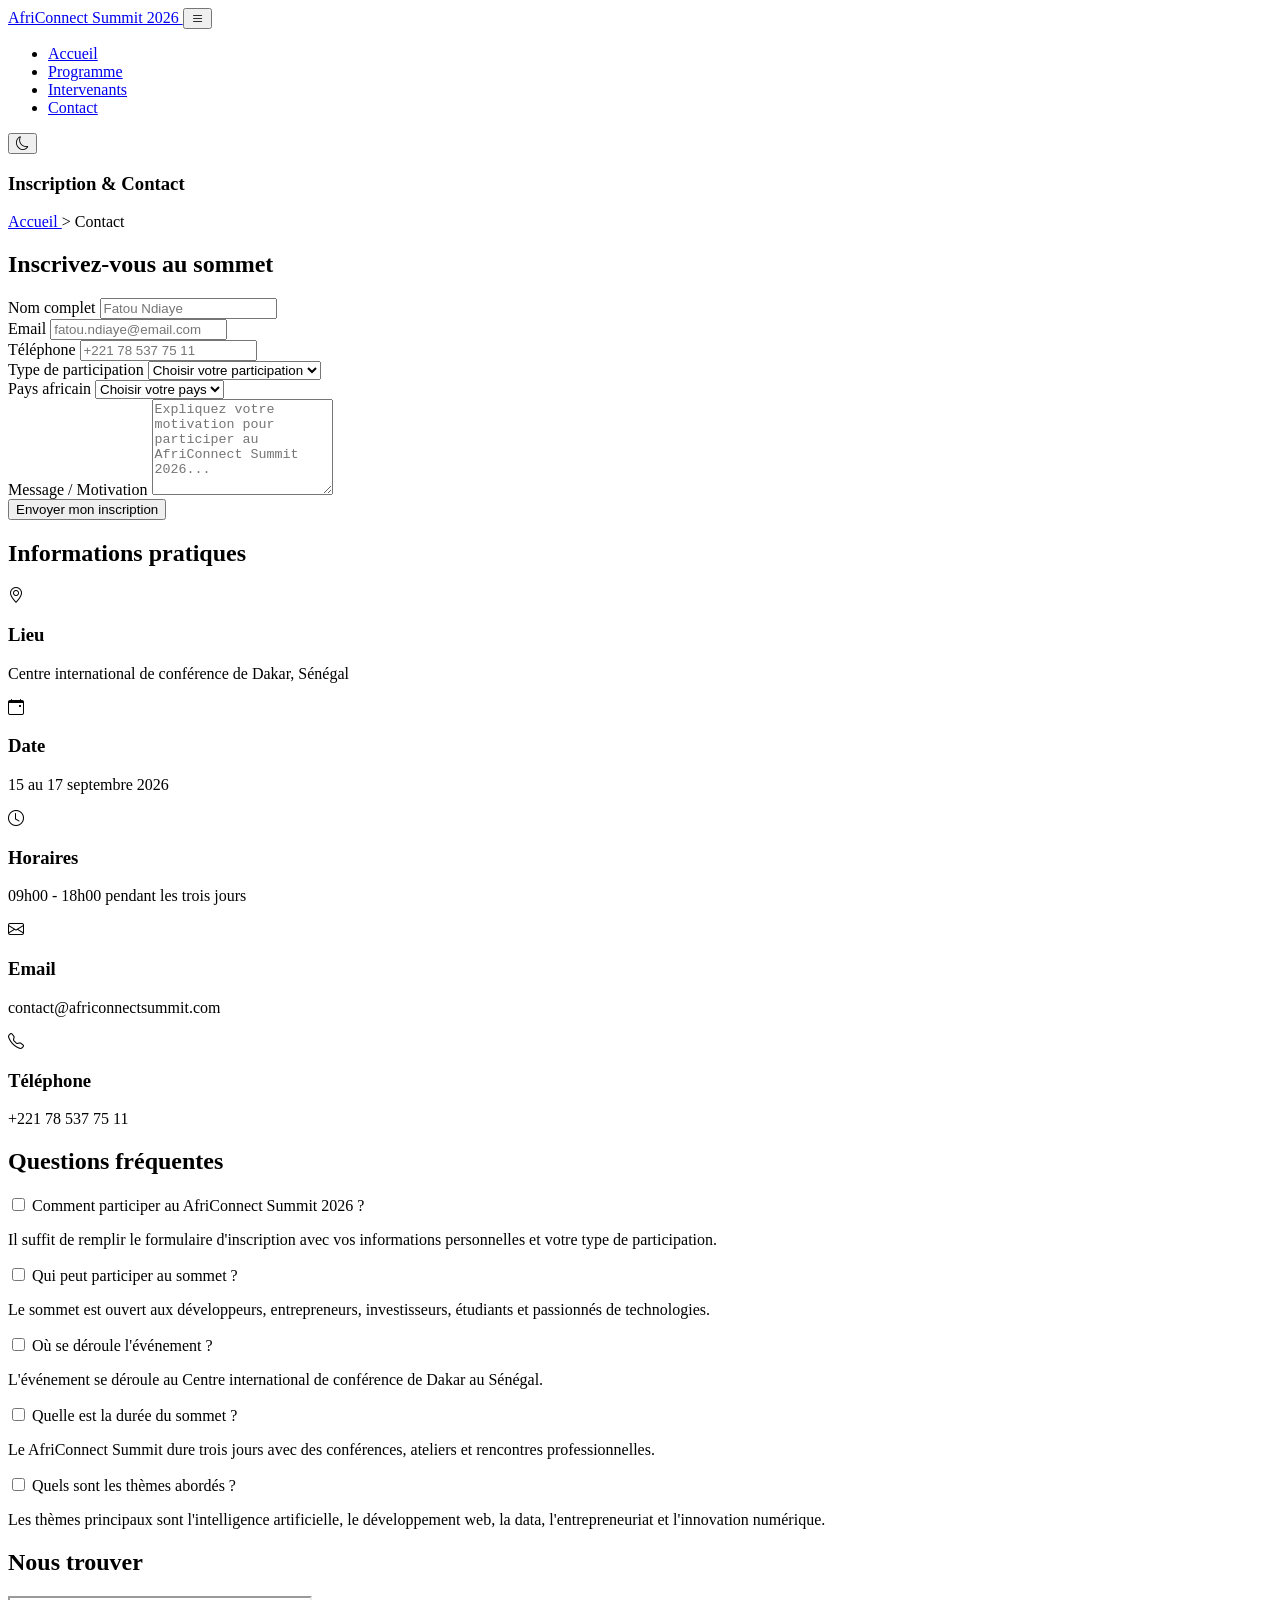
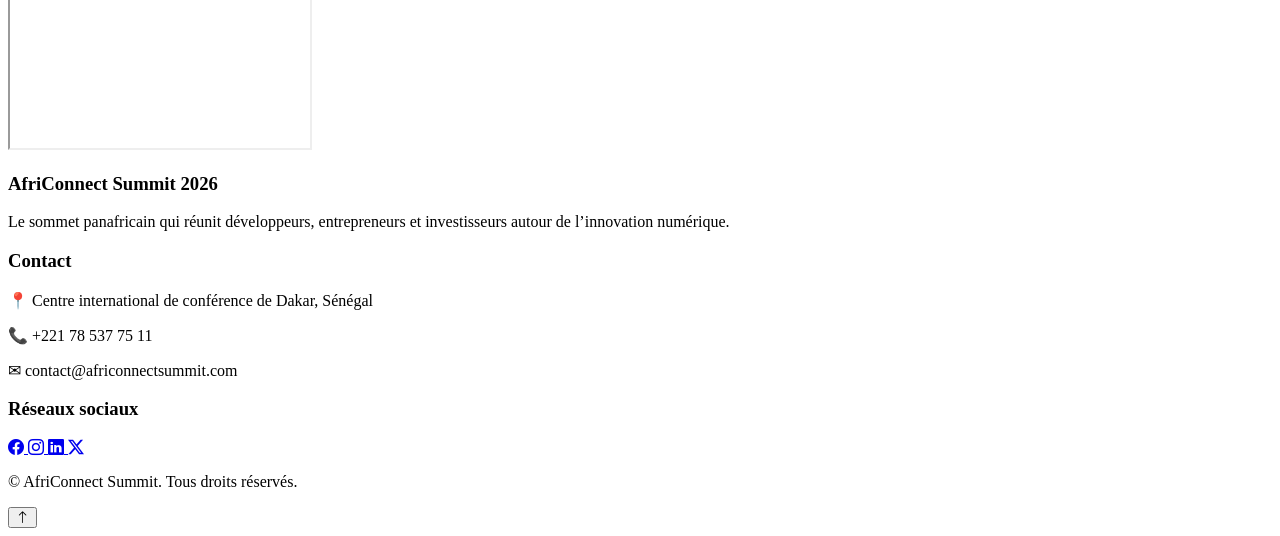
==== contact.html @ b0c24b94 "Commit 2 : Création de la structure HTML des différentes pages" ====
<!DOCTYPE html>
<html lang="fr">
<head>
<meta charset="UTF-8">
<meta name="viewport" content="width=device-width, initial-scale=1.0">

<title>AfriConnect Summit 2026 - Contact</title>

<link rel="stylesheet" href="css/style.css">

<link rel="stylesheet" href="https://cdn.jsdelivr.net/npm/bootstrap-icons@1.11.3/font/bootstrap-icons.min.css">

<link href="https://fonts.googleapis.com/css2?family=Montserrat:wght@600;700;800&family=Inter:wght@400;500;600&display=swap" rel="stylesheet">
</head>

<body>

<!-- Header principal -->
<header class="header">
<nav class="navbar">

<a href="index.html" class="logo">
AfriConnect Summit 2026
</a>

<button id="menu-toggle" class="menu-toggle" aria-label="Ouvrir le menu">
<i class="bi bi-list" aria-hidden="true"></i>
</button>

<ul id="nav-links" class="nav-links">
<li><a href="index.html">Accueil</a></li>
<li><a href="programme.html">Programme</a></li>
<li><a href="intervenants.html">Intervenants</a></li>
<li><a href="contact.html" class="active">Contact</a></li>
</ul>

<button id="theme-toggle" class="theme-toggle" aria-label="Changer le thème">
<i class="bi bi-moon" aria-hidden="true"></i>
</button>

</nav>
</header>


<main>

<!-- Hero interne Contact -->
<section class="inner-hero contact-hero reveal">

<article class="inner-hero-content">

<h1>
Inscription & Contact
</h1>

<nav class="breadcrumb" aria-label="Fil d’Ariane">

<a href="index.html">
Accueil
</a>

<span aria-hidden="true">
>
</span>

<span>
Contact
</span>

</nav>

</article>

</section>


<!-- Section formulaire et informations -->
<section class="contact-section section reveal">

<div class="contact-container">


<!-- Formulaire inscription -->
<article class="contact-form-card">

<h2>
Inscrivez-vous au sommet
</h2>

<form id="contact-form" class="contact-form">


<div class="form-group">

<label for="fullname">
Nom complet
</label>

<input 
type="text"
id="fullname"
name="fullname"
placeholder="Fatou Ndiaye"
required>

<small class="error-message"></small>

</div>


<div class="form-group">

<label for="email">
Email
</label>

<input 
type="email"
id="email"
name="email"
placeholder="fatou.ndiaye@email.com"
required>

<small class="error-message"></small>

</div>


<div class="form-group">

<label for="phone">
Téléphone
</label>

<input 
type="tel"
id="phone"
name="phone"
placeholder="+221 78 537 75 11"
required>

<small class="error-message"></small>

</div>


<div class="form-group">

<label for="participation">
Type de participation
</label>

<select id="participation" name="participation" required>

<option value="">
Choisir votre participation
</option>

<option value="participant">
Participant
</option>

<option value="entrepreneur">
Entrepreneur
</option>

<option value="investisseur">
Investisseur
</option>

<option value="developpeur">
Développeur
</option>

</select>

<small class="error-message"></small>

</div>

<!-- Pays africain -->
<div class="form-group">

<label for="country">
Pays africain
</label>

<select id="country" name="country" required>

<option value="">
Choisir votre pays
</option>

<option value="senegal">
Sénégal
</option>

<option value="maroc">
Maroc
</option>

<option value="cote-ivoire">
Côte d'Ivoire
</option>

<option value="ghana">
Ghana
</option>

<option value="mali">
Mali
</option>

<option value="burkina-faso">
Burkina Faso
</option>

<option value="nigeria">
Nigeria
</option>

<option value="cameroun">
Cameroun
</option>

<option value="tunisie">
Tunisie
</option>

<option value="kenya">
Kenya
</option>

</select>

<small class="error-message"></small>

</div>


<!-- Motivation -->
<div class="form-group">

<label for="message">
Message / Motivation
</label>

<textarea
id="message"
name="message"
rows="6"
placeholder="Expliquez votre motivation pour participer au AfriConnect Summit 2026..."
required></textarea>

<small class="error-message"></small>

</div>


<button type="submit" class="submit-button">
Envoyer mon inscription
</button>


<p id="success-message" class="success-message"></p>


</form>

</article>


<!-- Informations contact -->
<article class="contact-info-card">

<h2>
Informations pratiques
</h2>


<div class="info-item">

<i class="bi bi-geo-alt" aria-hidden="true"></i>

<section>

<h3>
Lieu
</h3>

<p>
Centre international de conférence de Dakar, Sénégal
</p>

</section>

</div>


<div class="info-item">

<i class="bi bi-calendar-event" aria-hidden="true"></i>

<section>

<h3>
Date
</h3>

<p>
15 au 17 septembre 2026
</p>

</section>

</div>


<div class="info-item">

<i class="bi bi-clock" aria-hidden="true"></i>

<section>

<h3>
Horaires
</h3>

<p>
09h00 - 18h00 pendant les trois jours
</p>

</section>

</div>


<div class="info-item">

<i class="bi bi-envelope" aria-hidden="true"></i>

<section>

<h3>
Email
</h3>

<p>
contact@africonnectsummit.com
</p>

</section>

</div>


<div class="info-item">

<i class="bi bi-telephone" aria-hidden="true"></i>

<section>

<h3>
Téléphone
</h3>

<p>
+221 78 537 75 11
</p>

</section>

</div>


</article>

</div>

</section>

<!-- FAQ accordéon CSS uniquement -->
<section class="faq-section section reveal">

<h2>
Questions fréquentes
</h2>


<div class="faq-container">


<article class="faq-item">

<input type="checkbox" id="faq1">

<label for="faq1">
Comment participer au AfriConnect Summit 2026 ?
</label>

<div class="faq-answer">

<p>
Il suffit de remplir le formulaire d'inscription avec vos informations personnelles et votre type de participation.
</p>

</div>

</article>



<article class="faq-item">

<input type="checkbox" id="faq2">

<label for="faq2">
Qui peut participer au sommet ?
</label>

<div class="faq-answer">

<p>
Le sommet est ouvert aux développeurs, entrepreneurs, investisseurs, étudiants et passionnés de technologies.
</p>

</div>

</article>



<article class="faq-item">

<input type="checkbox" id="faq3">

<label for="faq3">
Où se déroule l'événement ?
</label>

<div class="faq-answer">

<p>
L'événement se déroule au Centre international de conférence de Dakar au Sénégal.
</p>

</div>

</article>



<article class="faq-item">

<input type="checkbox" id="faq4">

<label for="faq4">
Quelle est la durée du sommet ?
</label>

<div class="faq-answer">

<p>
Le AfriConnect Summit dure trois jours avec des conférences, ateliers et rencontres professionnelles.
</p>

</div>

</article>



<article class="faq-item">

<input type="checkbox" id="faq5">

<label for="faq5">
Quels sont les thèmes abordés ?
</label>

<div class="faq-answer">

<p>
Les thèmes principaux sont l'intelligence artificielle, le développement web, la data, l'entrepreneuriat et l'innovation numérique.
</p>

</div>

</article>


</div>

</section>



<!-- Carte Google Maps -->
<section class="map-section section reveal">

<h2>
Nous trouver
</h2>


<div class="map-container">

<iframe
src="https://www.google.com/maps?q=Dakar%20Senegal&output=embed"
title="Localisation du AfriConnect Summit à Dakar"
loading="lazy"
allowfullscreen>
</iframe>

</div>


</section>

</main>


<!-- Footer -->

<footer class="footer">

<div class="footer-container">


<section class="footer-column">

<h3>
AfriConnect Summit 2026
</h3>

<p>
Le sommet panafricain qui réunit développeurs, entrepreneurs et investisseurs autour de l’innovation numérique.
</p>

</section>



<section class="footer-column">

<h3>
Contact
</h3>

<p>
📍 Centre international de conférence de Dakar, Sénégal
</p>

<p>
📞 +221 78 537 75 11
</p>

<p>
✉ contact@africonnectsummit.com
</p>

</section>



<section class="footer-column">

<h3>
Réseaux sociaux
</h3>


<div class="social-links">


<a href="https://www.facebook.com/"
target="_blank"
rel="noopener noreferrer"
aria-label="Facebook">

<i class="bi bi-facebook" aria-hidden="true"></i>

</a>


<a href="https://www.instagram.com/"
target="_blank"
rel="noopener noreferrer"
aria-label="Instagram">

<i class="bi bi-instagram" aria-hidden="true"></i>

</a>


<a href="https://www.linkedin.com/"
target="_blank"
rel="noopener noreferrer"
aria-label="LinkedIn">

<i class="bi bi-linkedin" aria-hidden="true"></i>

</a>


<a href="https://x.com/"
target="_blank"
rel="noopener noreferrer"
aria-label="X">

<i class="bi bi-twitter-x" aria-hidden="true"></i>

</a>


</div>

</section>


</div>



<p class="copyright">

© <span id="year"></span> AfriConnect Summit. Tous droits réservés.

</p>


</footer>



<!-- Bouton retour en haut -->

<button id="backToTop" aria-label="Retour en haut">

<i class="bi bi-arrow-up" aria-hidden="true"></i>

</button>



<script src="js/main.js"></script>


</body>

</html>
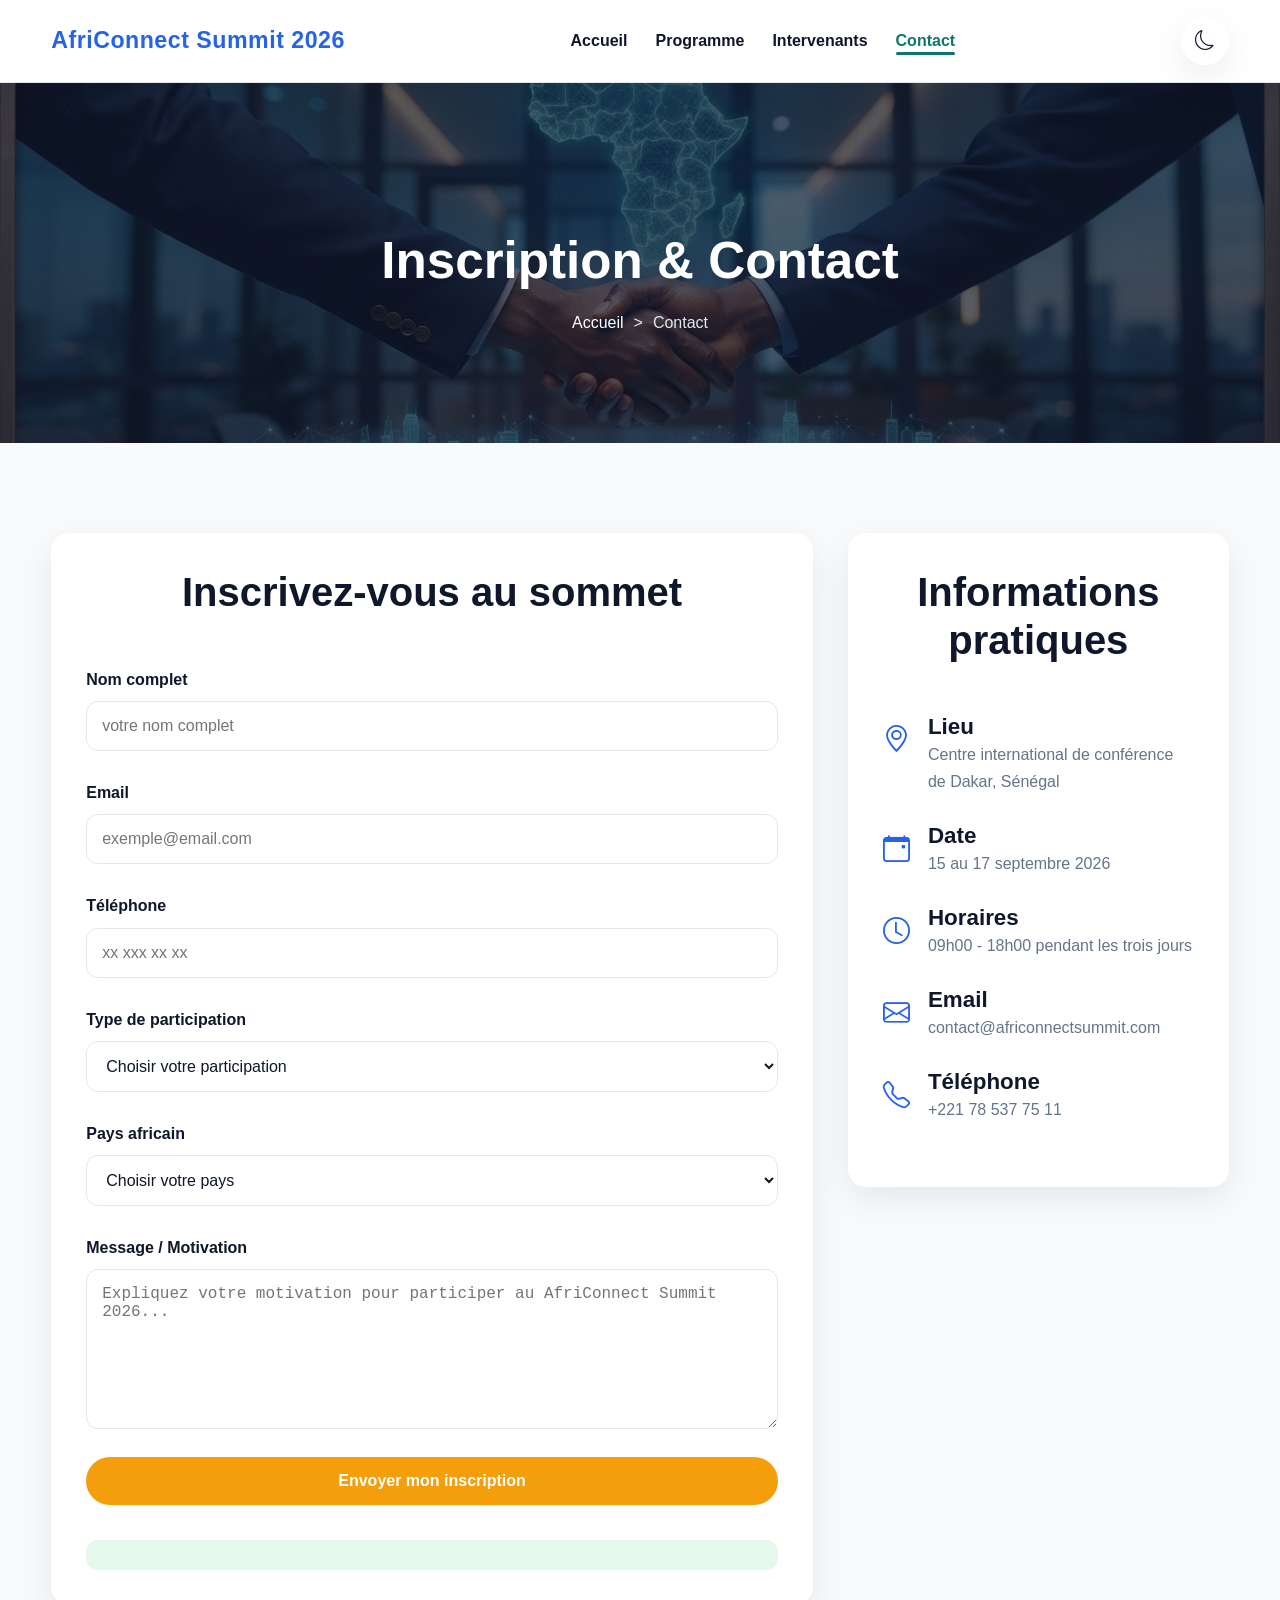
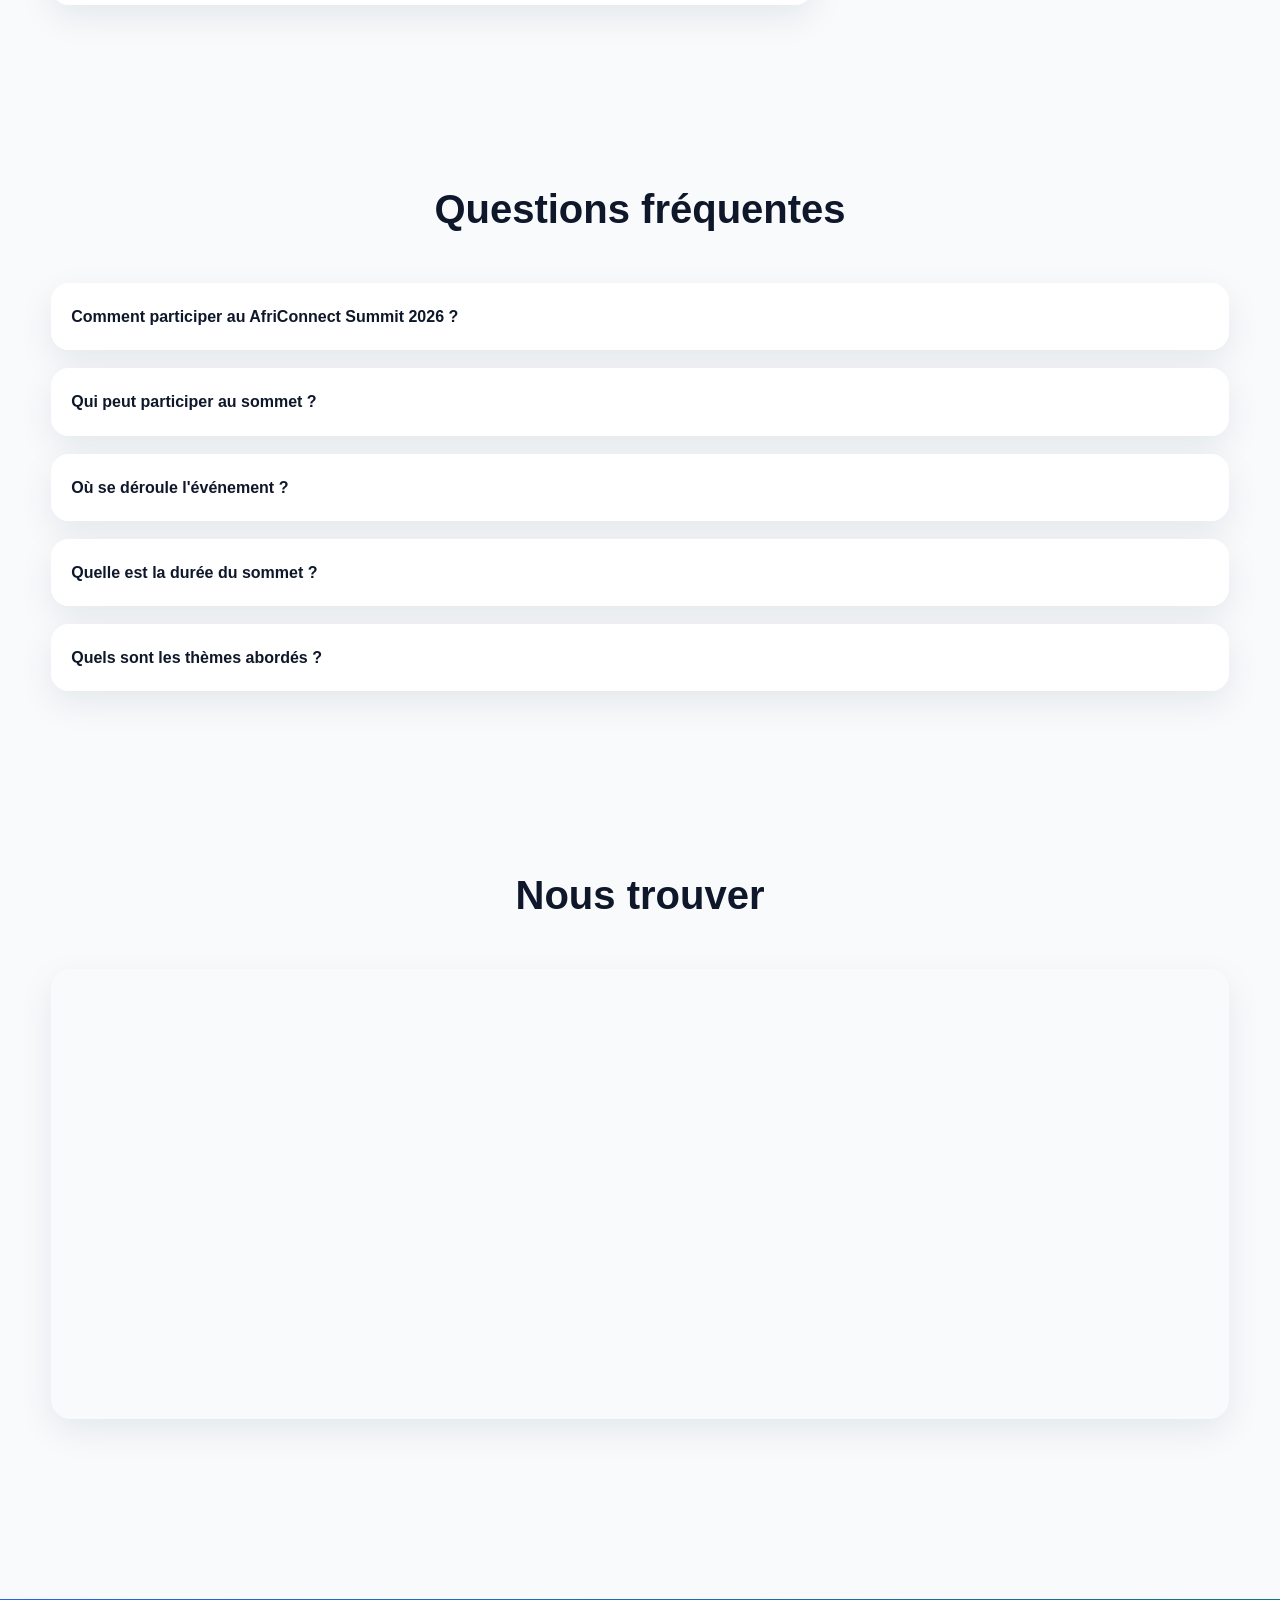
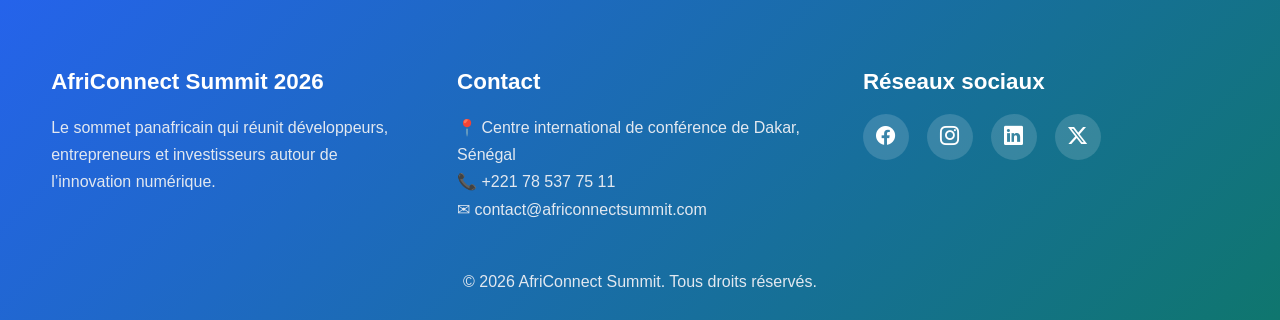
==== commit 59c6f349: "Commit 6 - Validation du formulaire" ====
--- a/contact.html
+++ b/contact.html
@@ -87,7 +87,7 @@
 Inscrivez-vous au sommet
 </h2>
 
-<form id="contact-form" class="contact-form">
+<form id="contact-form" class="contact-form" novalidate>
 
 
 <div class="form-group">
@@ -100,7 +100,7 @@
 type="text"
 id="fullname"
 name="fullname"
-placeholder="Fatou Ndiaye"
+placeholder="votre nom complet"
 required>
 
 <small class="error-message"></small>
@@ -118,7 +118,7 @@
 type="email"
 id="email"
 name="email"
-placeholder="fatou.ndiaye@email.com"
+placeholder="exemple@email.com"
 required>
 
 <small class="error-message"></small>
@@ -136,7 +136,7 @@
 type="tel"
 id="phone"
 name="phone"
-placeholder="+221 78 537 75 11"
+placeholder="xx xxx xx xx"
 required>
 
 <small class="error-message"></small>
--- a/css/style.css
+++ b/css/style.css
@@ -0,0 +1,2231 @@
+/*======================================================
+VARIABLES CSS
+======================================================*/
+
+:root{
+
+--primary:#2563EB;
+--primary-dark:#1D4ED8;
+
+--secondary:#0F766E;
+--secondary-dark:#115E59;
+
+--accent:#F59E0B;
+--accent-dark:#D97706;
+
+--background:#F8FAFC;
+--surface:#FFFFFF;
+
+--text:#0F172A;
+--text-light:#64748B;
+
+--border:#E2E8F0;
+
+--success:#16A34A;
+--danger:#DC2626;
+
+--shadow:0 12px 35px rgba(15,23,42,.08);
+
+--radius:18px;
+
+--transition:.35s ease;
+
+}
+
+
+
+/*======================================================
+MODE SOMBRE
+======================================================*/
+
+body.dark{
+
+--background:#020617;
+--surface:#0F172A;
+
+--text:#F8FAFC;
+--text-light:#CBD5E1;
+
+--border:#334155;
+
+--shadow:0 18px 45px rgba(0,0,0,.45);
+
+}
+
+
+
+/*======================================================
+RESET GENERAL
+======================================================*/
+
+*{
+
+margin:0;
+padding:0;
+box-sizing:border-box;
+
+}
+
+
+html{
+
+scroll-behavior:smooth;
+
+}
+
+
+
+body{
+
+background:var(--background);
+
+color:var(--text);
+
+font-family:"Inter",sans-serif;
+
+line-height:1.7;
+
+transition:background .35s ease,color .35s ease;
+
+}
+
+
+
+img{
+
+display:block;
+
+width:100%;
+
+max-width:100%;
+
+}
+
+
+
+a{
+
+text-decoration:none;
+
+color:inherit;
+
+transition:var(--transition);
+
+}
+
+
+
+ul{
+
+list-style:none;
+
+}
+
+
+
+.section{
+
+width:min(1200px,92%);
+
+margin:auto;
+
+padding:90px 0;
+
+}
+
+
+
+/*======================================================
+TYPOGRAPHIE
+======================================================*/
+
+h1,
+h2,
+h3,
+h4{
+
+font-family:"Montserrat",sans-serif;
+
+font-weight:700;
+
+line-height:1.2;
+
+color:var(--text);
+
+}
+
+
+
+h1{
+
+font-size:3.8rem;
+
+}
+
+
+
+h2{
+
+font-size:2.5rem;
+
+margin-bottom:50px;
+
+text-align:center;
+
+}
+
+
+
+h3{
+
+font-size:1.4rem;
+
+}
+
+
+
+p{
+
+font-size:1rem;
+
+color:var(--text-light);
+
+}
+
+
+
+/*======================================================
+BOUTONS PRINCIPAUX
+======================================================*/
+
+.btn-primary,
+.btn-secondary,
+.submit-button{
+
+display:inline-flex;
+
+align-items:center;
+
+justify-content:center;
+
+gap:10px;
+
+padding:15px 34px;
+
+border:none;
+
+border-radius:999px;
+
+cursor:pointer;
+
+font-size:1rem;
+
+font-weight:600;
+
+transition:var(--transition);
+
+}
+
+
+
+.btn-primary{
+
+background:var(--primary);
+
+color:#fff;
+
+}
+
+
+
+.btn-primary:hover{
+
+background:var(--primary-dark);
+
+transform:translateY(-4px);
+
+}
+
+
+
+.btn-secondary{
+
+background:var(--secondary);
+
+color:#fff;
+
+}
+
+
+
+.btn-secondary:hover{
+
+background:var(--secondary-dark);
+
+transform:translateY(-4px);
+
+}
+
+
+
+.submit-button{
+
+width:100%;
+
+background:var(--accent);
+
+color:#fff;
+
+}
+
+
+
+.submit-button:hover{
+
+background:var(--accent-dark);
+
+transform:translateY(-4px);
+
+}
+
+
+
+/*======================================================
+HEADER
+======================================================*/
+
+.header{
+
+position:sticky;
+
+top:0;
+
+left:0;
+
+width:100%;
+
+z-index:1000;
+
+background:rgba(255,255,255,.9);
+
+backdrop-filter:blur(15px);
+
+border-bottom:1px solid var(--border);
+
+transition:var(--transition);
+
+}
+
+
+
+body.dark .header{
+
+background:rgba(15,23,42,.9);
+
+}
+
+
+
+/*======================================================
+NAVIGATION
+======================================================*/
+
+.navbar{
+
+width:min(1200px,92%);
+
+margin:auto;
+
+height:82px;
+
+display:flex;
+
+align-items:center;
+
+justify-content:space-between;
+
+gap:20px;
+
+}
+
+
+
+.logo{
+
+font-family:"Montserrat",sans-serif;
+
+font-size:1.45rem;
+
+font-weight:800;
+
+letter-spacing:.5px;
+
+color:var(--primary);
+
+}
+
+
+
+body.dark .logo{
+
+color:#F8FAFC;
+
+}
+
+
+
+.nav-links{
+
+display:flex;
+
+align-items:center;
+
+gap:28px;
+
+}
+
+
+
+.nav-links li{
+
+position:relative;
+
+}
+
+
+
+.nav-links a{
+
+padding:8px 0;
+
+font-weight:600;
+
+color:var(--text);
+
+}
+
+
+
+.nav-links a::after{
+
+content:"";
+
+position:absolute;
+
+left:0;
+
+bottom:0;
+
+width:0;
+
+height:3px;
+
+border-radius:999px;
+
+background:var(--secondary);
+
+transition:.3s;
+
+}
+
+
+
+.nav-links a:hover::after,
+.nav-links .active::after{
+
+width:100%;
+
+}
+
+
+
+.nav-links a:hover,
+.nav-links .active{
+
+color:var(--secondary);
+
+}
+/*======================================================
+BOUTONS NAVBAR
+======================================================*/
+
+.menu-toggle,
+.theme-toggle{
+
+width:48px;
+
+height:48px;
+
+display:flex;
+
+align-items:center;
+
+justify-content:center;
+
+border:none;
+
+border-radius:50%;
+
+background:var(--surface);
+
+color:var(--text);
+
+font-size:1.25rem;
+
+cursor:pointer;
+
+box-shadow:var(--shadow);
+
+transition:var(--transition);
+
+}
+
+
+
+.menu-toggle{
+
+display:none;
+
+}
+
+
+
+.menu-toggle:hover,
+.theme-toggle:hover{
+
+background:var(--primary);
+
+color:#fff;
+
+}
+
+
+
+/*======================================================
+HERO PAGES INTERNES
+======================================================*/
+
+.inner-hero{
+
+min-height:360px;
+
+display:flex;
+
+align-items:center;
+
+justify-content:center;
+
+text-align:center;
+
+color:#fff;
+
+padding:120px 20px 80px;
+
+}
+
+
+
+.inner-hero-content{
+
+width:min(900px,90%);
+
+}
+
+
+
+.inner-hero h1{
+
+color:#fff;
+
+font-size:3.2rem;
+
+margin-bottom:18px;
+
+}
+
+
+
+.programme-hero{
+
+background:
+
+linear-gradient(rgba(15,23,42,.70),rgba(15,23,42,.70)),
+
+url("../images/programme-banner.jpg") center/cover no-repeat;
+
+}
+
+
+
+.intervenants-hero{
+
+background:
+
+linear-gradient(rgba(15,23,42,.70),rgba(15,23,42,.70)),
+
+url("../images/intervenants-banner.jpg") center/cover no-repeat;
+
+}
+
+
+
+.contact-hero{
+
+background:
+
+linear-gradient(rgba(15,23,42,.70),rgba(15,23,42,.70)),
+
+url("../images/contact-banner.jpg") center/cover no-repeat;
+
+}
+
+
+
+.breadcrumb{
+
+display:flex;
+
+justify-content:center;
+
+align-items:center;
+
+gap:10px;
+
+font-weight:500;
+
+color:#E2E8F0;
+
+}
+
+
+
+.breadcrumb a{
+
+color:#fff;
+
+}
+
+
+
+.breadcrumb a:hover{
+
+color:var(--accent);
+
+}
+
+
+
+/*======================================================
+HERO ACCUEIL
+======================================================*/
+
+.hero{
+
+width:min(1200px,92%);
+
+margin:auto;
+
+min-height:100vh;
+
+display:grid;
+
+grid-template-columns:repeat(2,1fr);
+
+align-items:center;
+
+gap:70px;
+
+padding:70px 0;
+
+}
+
+
+
+.hero-content h1{
+
+font-size:4rem;
+
+margin-bottom:20px;
+
+}
+
+
+
+.hero-content h2{
+
+font-size:2rem;
+
+text-align:left;
+
+margin-bottom:20px;
+
+color:var(--secondary);
+
+}
+
+
+
+.hero-content p{
+
+max-width:580px;
+
+margin-bottom:35px;
+
+font-size:1.05rem;
+
+}
+
+
+
+.hero-location{
+
+display:inline-flex;
+
+align-items:center;
+
+gap:10px;
+
+padding:12px 22px;
+
+border-radius:999px;
+
+background:rgba(14,165,233,.12);
+
+color:var(--primary);
+
+font-weight:600;
+
+margin-bottom:25px;
+
+}
+
+
+
+.hero-buttons{
+
+display:flex;
+
+gap:20px;
+
+flex-wrap:wrap;
+
+}
+
+
+
+.hero-image{
+
+display:flex;
+
+justify-content:center;
+
+}
+
+
+
+.hero-image img{
+
+width:100%;
+
+max-width:560px;
+
+height:560px;
+
+object-fit:cover;
+
+border-radius:24px;
+
+box-shadow:var(--shadow);
+
+transition:var(--transition);
+
+}
+
+
+
+.hero-image img:hover{
+
+transform:translateY(-8px) scale(1.02);
+
+}
+
+
+
+/*======================================================
+COMPTE A REBOURS
+======================================================*/
+
+.countdown{
+
+margin-top:55px;
+
+display:grid;
+
+grid-template-columns:repeat(4,1fr);
+
+gap:22px;
+
+}
+
+
+
+.countdown article{
+
+background:var(--surface);
+
+padding:28px 20px;
+
+border-radius:20px;
+
+text-align:center;
+
+box-shadow:var(--shadow);
+
+transition:var(--transition);
+
+}
+
+
+
+.countdown article:hover{
+
+transform:translateY(-8px);
+
+}
+
+
+
+.countdown span{
+
+display:block;
+
+font-size:2.2rem;
+
+font-weight:800;
+
+color:var(--primary);
+
+margin-bottom:8px;
+
+}
+
+
+
+.countdown p{
+
+font-weight:600;
+
+color:var(--text);
+
+}
+
+
+
+/*======================================================
+STATISTIQUES
+======================================================*/
+
+.stats-grid{
+
+display:grid;
+
+grid-template-columns:repeat(4,1fr);
+
+gap:28px;
+
+}
+
+
+
+.stat-card{
+
+background:var(--surface);
+
+padding:40px 25px;
+
+border-radius:20px;
+
+text-align:center;
+
+box-shadow:var(--shadow);
+
+transition:var(--transition);
+
+}
+
+
+
+.stat-card:hover{
+
+transform:translateY(-8px);
+
+}
+
+
+
+.stat-card i{
+
+font-size:2.8rem;
+
+color:var(--secondary);
+
+margin-bottom:18px;
+
+}
+
+
+
+.stat-card h3{
+
+font-size:2.3rem;
+
+color:var(--primary);
+
+margin:12px 0;
+
+}
+
+
+
+.stat-card p{
+
+font-weight:500;
+
+}
+
+
+
+/*======================================================
+POURQUOI PARTICIPER
+======================================================*/
+
+.why-grid{
+
+display:grid;
+
+grid-template-columns:repeat(3,1fr);
+
+gap:30px;
+
+}
+
+
+
+.why-card{
+
+background:var(--surface);
+
+padding:40px 30px;
+
+border-radius:20px;
+
+text-align:center;
+
+box-shadow:var(--shadow);
+
+transition:var(--transition);
+
+}
+
+
+
+.why-card:hover{
+
+transform:translateY(-8px);
+
+}
+
+
+
+.why-card i{
+
+font-size:3rem;
+
+color:var(--accent);
+
+margin-bottom:20px;
+
+}
+
+
+
+.why-card h3{
+
+margin-bottom:15px;
+
+}
+
+
+
+.why-card p{
+
+font-size:.98rem;
+
+}
+/*======================================================
+INTERVENANTS
+======================================================*/
+
+.speakers-grid{
+
+display:grid;
+
+grid-template-columns:repeat(auto-fit,minmax(270px,1fr));
+
+gap:30px;
+
+}
+
+
+
+.speaker-card{
+
+background:var(--surface);
+
+border-radius:20px;
+
+overflow:hidden;
+
+box-shadow:var(--shadow);
+
+transition:var(--transition);
+
+text-align:center;
+
+}
+
+
+
+.speaker-card:hover{
+
+transform:translateY(-8px);
+
+}
+
+
+
+.speaker-card img{
+
+width:100%;
+
+height:340px;
+
+object-fit:cover;
+
+}
+
+
+
+.speaker-card h3{
+
+margin:22px 0 8px;
+
+}
+
+
+
+.speaker-card p{
+
+margin-bottom:15px;
+
+padding:0 20px;
+
+}
+
+
+
+.speaker-card span{
+
+display:inline-block;
+
+margin-bottom:25px;
+
+padding:8px 18px;
+
+border-radius:999px;
+
+background:rgba(14,165,233,.12);
+
+color:var(--primary);
+
+font-weight:600;
+
+}
+
+
+
+/* Bouton voir tous les intervenants sur l'accueil */
+
+.speakers-button{
+
+display:flex;
+
+justify-content:center;
+
+margin-top:40px;
+
+}
+
+
+
+/* Filtres de la page intervenants */
+
+/*======================================================
+FILTRES INTERVENANTS
+======================================================*/
+
+.filter-buttons{
+
+display:flex;
+
+justify-content:center;
+
+align-items:center;
+
+gap:15px;
+
+flex-wrap:wrap;
+
+margin:0 auto 45px;
+
+}
+
+
+
+/* Style des boutons catégories */
+
+.filter-button{
+
+padding:14px 32px;
+
+border:none;
+
+border-radius:999px;
+
+background:var(--surface);
+
+color:var(--text);
+
+font-weight:600;
+
+cursor:pointer;
+
+box-shadow:var(--shadow);
+
+transition:var(--transition);
+
+}
+
+
+
+/* Effet quand on passe dessus */
+
+.filter-button:hover{
+
+transform:translateY(-4px);
+
+background:linear-gradient(135deg,var(--primary),var(--secondary));
+
+color:#fff;
+
+}
+
+
+
+/* Bouton sélectionné */
+
+.filter-button.active{
+
+background:linear-gradient(135deg,var(--primary),var(--secondary));
+
+color:#fff;
+
+}
+
+
+/*======================================================
+SPONSORS
+======================================================*/
+
+.sponsors-grid{
+
+display:grid;
+
+grid-template-columns:repeat(3,1fr);
+
+gap:30px;
+
+}
+
+
+
+.sponsor-card{
+
+background:var(--surface);
+
+padding:40px 25px;
+
+border-radius:20px;
+
+box-shadow:var(--shadow);
+
+text-align:center;
+
+transition:var(--transition);
+
+}
+
+
+
+.sponsor-card:hover{
+
+transform:translateY(-8px);
+
+}
+
+
+
+.sponsor-card h3{
+
+margin-bottom:25px;
+
+}
+
+
+
+.sponsor-card img{
+
+width:180px;
+
+height:90px;
+
+object-fit:contain;
+
+margin:auto;
+
+}
+
+
+
+/* Différence visuelle entre les niveaux sponsors */
+
+.sponsor-gold{
+
+border-top:5px solid #F59E0B;
+
+}
+
+
+
+.sponsor-silver{
+
+border-top:5px solid #94A3B8;
+
+}
+
+
+
+.sponsor-bronze{
+
+border-top:5px solid #B45309;
+
+}
+
+
+
+/*======================================================
+THEMATIQUES
+======================================================*/
+
+.themes-grid{
+
+display:grid;
+
+grid-template-columns:repeat(2,1fr);
+
+gap:30px;
+
+}
+
+
+
+.theme-card{
+
+background:var(--surface);
+
+padding:35px;
+
+border-radius:20px;
+
+box-shadow:var(--shadow);
+
+text-align:center;
+
+transition:var(--transition);
+
+}
+
+
+
+.theme-card:hover{
+
+transform:translateY(-8px);
+
+}
+
+
+
+.theme-card i{
+
+font-size:3rem;
+
+color:var(--primary);
+
+margin-bottom:20px;
+
+}
+
+
+
+.theme-card h3{
+
+margin-bottom:15px;
+
+}
+
+
+
+/*======================================================
+PROGRAMME
+======================================================*/
+
+
+.program-tabs{
+
+display:flex;
+
+justify-content:center;
+
+align-items:center;
+
+gap:15px;
+
+flex-wrap:wrap;
+
+margin-bottom:45px;
+
+}
+
+
+
+.tab-button{
+
+padding:14px 32px;
+
+border:none;
+
+border-radius:999px;
+
+background:var(--surface);
+
+color:var(--text);
+
+font-weight:600;
+
+cursor:pointer;
+
+box-shadow:var(--shadow);
+
+transition:var(--transition);
+
+}
+
+
+
+.tab-button:hover,
+.tab-button.active{
+
+background:linear-gradient(135deg,var(--primary),var(--secondary));
+
+color:#fff;
+
+}
+
+
+
+.tab-content{
+
+display:none;
+
+animation:fade .4s ease;
+
+}
+
+
+
+.tab-content.active{
+
+display:block;
+
+}
+
+
+
+/* Titre du jour centré sous les boutons */
+
+.tab-content h3{
+
+text-align:center;
+
+margin-bottom:35px;
+
+}
+
+
+
+.schedule-table{
+
+width:100%;
+
+border-collapse:collapse;
+
+background:var(--surface);
+
+border-radius:20px;
+
+overflow:hidden;
+
+box-shadow:var(--shadow);
+
+}
+
+
+
+.schedule-table th{
+
+background:linear-gradient(135deg,var(--primary),var(--secondary));
+
+color:#fff;
+
+padding:18px;
+
+text-align:left;
+
+}
+
+
+
+.schedule-table td{
+
+padding:18px;
+
+border-bottom:1px solid var(--border);
+
+}
+
+
+
+.schedule-table tbody tr:nth-child(even){
+
+background:#F8FAFC;
+
+}
+
+
+
+.schedule-table tbody tr:hover{
+
+background:#E0F2FE;
+
+}
+
+
+
+body.dark .schedule-table tbody tr:nth-child(even){
+
+background:#172033;
+
+}
+
+
+
+body.dark .schedule-table tbody tr:hover{
+
+background:#22304A;
+
+}
+/*======================================================
+CONTACT
+======================================================*/
+
+.contact-container{
+
+display:grid;
+
+grid-template-columns:2fr 1fr;
+
+gap:35px;
+
+align-items:start;
+
+}
+
+
+
+.contact-form-card,
+.contact-info-card{
+
+background:var(--surface);
+
+padding:35px;
+
+border-radius:var(--radius);
+
+box-shadow:var(--shadow);
+
+transition:var(--transition);
+
+}
+
+
+
+.contact-form-card:hover,
+.contact-info-card:hover{
+
+transform:translateY(-8px);
+
+}
+
+
+
+.contact-form{
+
+display:flex;
+
+flex-direction:column;
+
+gap:20px;
+
+}
+
+
+
+.form-group{
+
+display:flex;
+
+flex-direction:column;
+
+gap:8px;
+
+}
+
+
+
+.form-group label{
+
+font-weight:600;
+
+color:var(--text);
+
+}
+
+
+
+.form-group input,
+.form-group select,
+.form-group textarea{
+
+padding:15px;
+
+border:1px solid var(--border);
+
+border-radius:12px;
+
+background:var(--surface);
+
+color:var(--text);
+
+font-size:1rem;
+
+outline:none;
+
+transition:var(--transition);
+
+}
+
+
+
+.form-group input:focus,
+.form-group select:focus,
+.form-group textarea:focus{
+
+border-color:var(--primary);
+
+box-shadow:0 0 0 4px rgba(37,99,235,.12);
+
+}
+
+
+
+.form-group textarea{
+
+resize:vertical;
+
+min-height:160px;
+
+}
+
+
+
+.error-message{
+
+font-size:.85rem;
+
+color:var(--danger);
+
+}
+
+
+
+.success-message{
+
+margin-top:15px;
+
+padding:15px;
+
+border-radius:12px;
+
+background:rgba(34,197,94,.12);
+
+color:var(--success);
+
+font-weight:600;
+
+}
+
+
+
+/*======================================================
+INFORMATIONS CONTACT
+======================================================*/
+
+
+.info-item{
+
+display:flex;
+
+gap:18px;
+
+align-items:flex-start;
+
+margin-bottom:28px;
+
+}
+
+
+
+.info-item i{
+
+font-size:1.7rem;
+
+color:var(--primary);
+
+margin-top:3px;
+
+}
+
+
+
+.info-item h4{
+
+margin-bottom:5px;
+
+}
+
+
+
+/*======================================================
+FAQ
+======================================================*/
+
+
+.faq-container{
+
+display:flex;
+
+flex-direction:column;
+
+gap:18px;
+
+}
+
+
+
+.faq-item{
+
+border-radius:18px;
+
+overflow:hidden;
+
+box-shadow:var(--shadow);
+
+}
+
+
+
+.faq-item input{
+
+display:none;
+
+}
+
+
+
+.faq-item label{
+
+display:block;
+
+padding:20px;
+
+background:var(--surface);
+
+cursor:pointer;
+
+font-weight:600;
+
+transition:var(--transition);
+
+}
+
+
+
+.faq-item label:hover{
+
+background:rgba(37,99,235,.05);
+
+}
+
+
+
+.faq-answer{
+
+max-height:0;
+
+overflow:hidden;
+
+background:var(--surface);
+
+transition:max-height .35s ease;
+
+}
+
+
+
+.faq-answer p{
+
+padding:0 20px 20px;
+
+}
+
+
+
+.faq-item input:checked~.faq-answer{
+
+max-height:250px;
+
+}
+
+
+
+/*======================================================
+CARTE GOOGLE MAPS
+======================================================*/
+
+
+.map-container{
+
+overflow:hidden;
+
+border-radius:20px;
+
+box-shadow:var(--shadow);
+
+}
+
+
+
+.map-container iframe{
+
+width:100%;
+
+height:450px;
+
+border:0;
+
+display:block;
+
+}
+
+
+
+/*======================================================
+FOOTER
+======================================================*/
+
+
+.footer{
+
+margin-top:90px;
+
+background:linear-gradient(135deg,var(--primary),var(--secondary));
+
+color:#fff;
+
+padding:70px 0 25px;
+
+}
+
+
+
+.footer-container{
+
+width:min(1200px,92%);
+
+margin:auto;
+
+display:grid;
+
+grid-template-columns:repeat(3,1fr);
+
+gap:40px;
+
+}
+
+
+
+.footer h3{
+
+color:#fff;
+
+margin-bottom:18px;
+
+}
+
+
+
+.footer p{
+
+color:#E2E8F0;
+
+}
+
+
+
+.social-links{
+
+display:flex;
+
+gap:18px;
+
+margin-top:18px;
+
+}
+
+
+
+.social-links a{
+
+width:46px;
+
+height:46px;
+
+border-radius:50%;
+
+display:flex;
+
+align-items:center;
+
+justify-content:center;
+
+background:rgba(255,255,255,.15);
+
+font-size:1.2rem;
+
+color:#fff;
+
+transition:var(--transition);
+
+}
+
+
+
+.social-links a:hover{
+
+background:#fff;
+
+color:var(--primary);
+
+transform:translateY(-4px);
+
+}
+
+
+
+.copyright{
+
+text-align:center;
+
+margin-top:45px;
+
+color:#E2E8F0;
+
+}
+/*======================================================
+BOUTON RETOUR EN HAUT
+======================================================*/
+
+#backToTop{
+
+position:fixed;
+
+right:25px;
+
+bottom:25px;
+
+width:55px;
+
+height:55px;
+
+border:none;
+
+border-radius:50%;
+
+background:var(--primary);
+
+color:#fff;
+
+font-size:1.2rem;
+
+cursor:pointer;
+
+display:flex;
+
+align-items:center;
+
+justify-content:center;
+
+box-shadow:var(--shadow);
+
+transition:var(--transition);
+
+z-index:999;
+
+}
+
+
+
+#backToTop:hover{
+
+background:var(--secondary);
+
+transform:translateY(-5px);
+
+}
+
+
+
+/*======================================================
+RESPONSIVE TABLETTE
+======================================================*/
+
+@media(max-width:992px){
+
+
+.hero{
+
+grid-template-columns:1fr;
+
+text-align:center;
+
+}
+
+
+
+.hero-content h2{
+
+text-align:center;
+
+}
+
+
+
+.hero-buttons{
+
+justify-content:center;
+
+}
+
+
+
+.stats-grid{
+
+grid-template-columns:repeat(2,1fr);
+
+}
+
+
+
+.why-grid{
+
+grid-template-columns:1fr;
+
+}
+
+
+
+.sponsors-grid{
+
+grid-template-columns:1fr;
+
+}
+
+
+
+.contact-container{
+
+grid-template-columns:1fr;
+
+}
+
+
+
+.footer-container{
+
+grid-template-columns:1fr;
+
+text-align:center;
+
+}
+
+
+
+.social-links{
+
+justify-content:center;
+
+}
+
+
+
+}
+
+
+
+/*======================================================
+RESPONSIVE MOBILE
+======================================================*/
+
+
+@media(max-width:768px){
+
+
+h1{
+
+font-size:2.5rem;
+
+}
+
+
+
+h2{
+
+font-size:2rem;
+
+}
+
+
+
+.nav-links{
+
+position:absolute;
+
+top:82px;
+
+left:0;
+
+width:100%;
+
+background:var(--surface);
+
+display:none;
+
+flex-direction:column;
+
+padding:25px;
+
+box-shadow:var(--shadow);
+
+}
+
+
+
+.nav-links.active{
+
+display:flex;
+
+}
+
+
+
+.menu-toggle{
+
+display:flex;
+
+}
+
+
+
+.hero{
+
+padding:40px 0;
+
+}
+
+
+
+.hero-image img{
+
+height:350px;
+
+}
+
+
+
+.countdown{
+
+grid-template-columns:repeat(2,1fr);
+
+}
+
+
+
+.stats-grid{
+
+grid-template-columns:1fr;
+
+}
+
+
+
+.themes-grid{
+
+grid-template-columns:1fr;
+
+}
+
+
+
+.tab-button{
+
+width:100%;
+
+}
+
+
+
+.schedule-table{
+
+display:block;
+
+overflow-x:auto;
+
+}
+
+
+
+.schedule-table th,
+.schedule-table td{
+
+white-space:nowrap;
+
+}
+
+
+
+.inner-hero h1{
+
+font-size:2.2rem;
+
+}
+
+
+
+.speaker-card img{
+
+height:300px;
+
+}
+
+
+
+.footer{
+
+padding-top:50px;
+
+}
+
+
+}
+
+
+
+/*======================================================
+PETITES ECRANS
+======================================================*/
+
+
+@media(max-width:480px){
+
+
+.countdown{
+
+grid-template-columns:1fr;
+
+}
+
+
+
+.hero-content h1{
+
+font-size:2.2rem;
+
+}
+
+
+
+.btn-primary,
+.btn-secondary{
+
+width:100%;
+
+}
+
+
+
+#backToTop{
+
+right:15px;
+
+bottom:15px;
+
+width:50px;
+
+height:50px;
+
+}
+
+
+}
+
+
